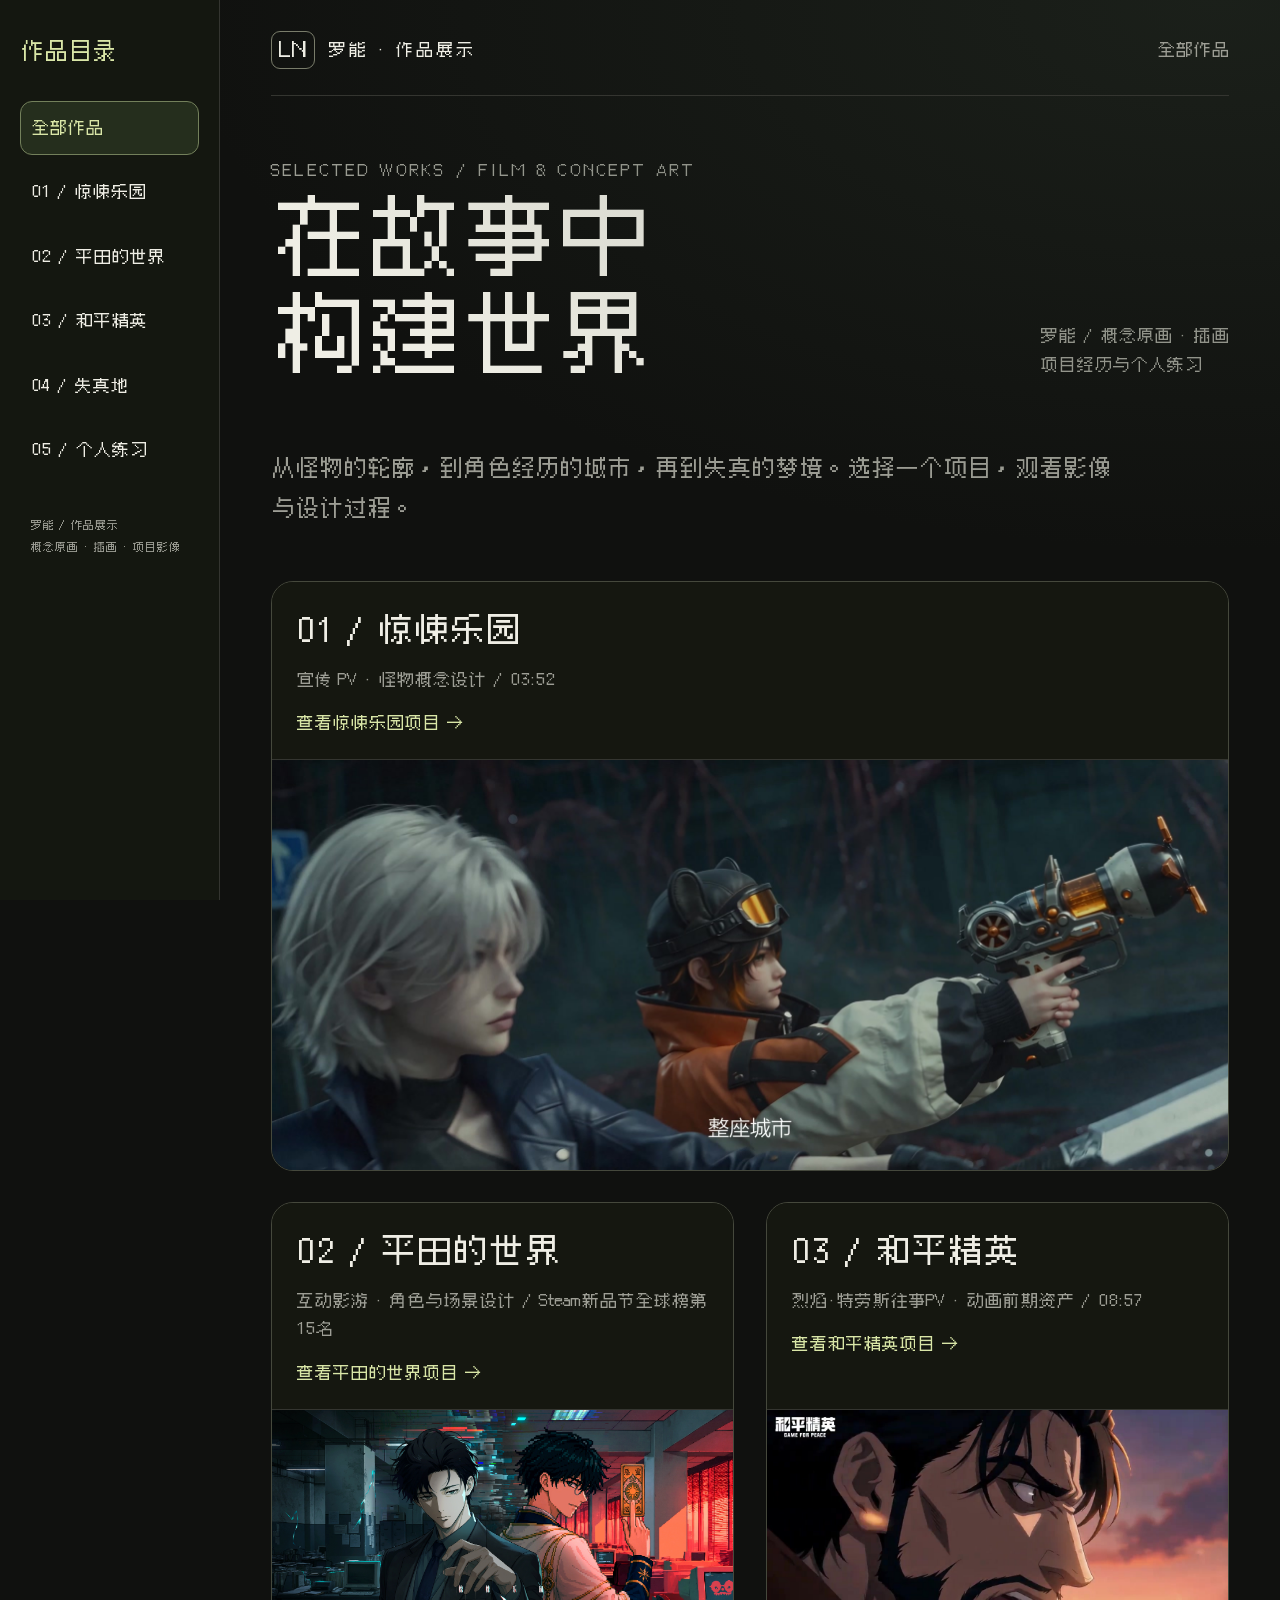
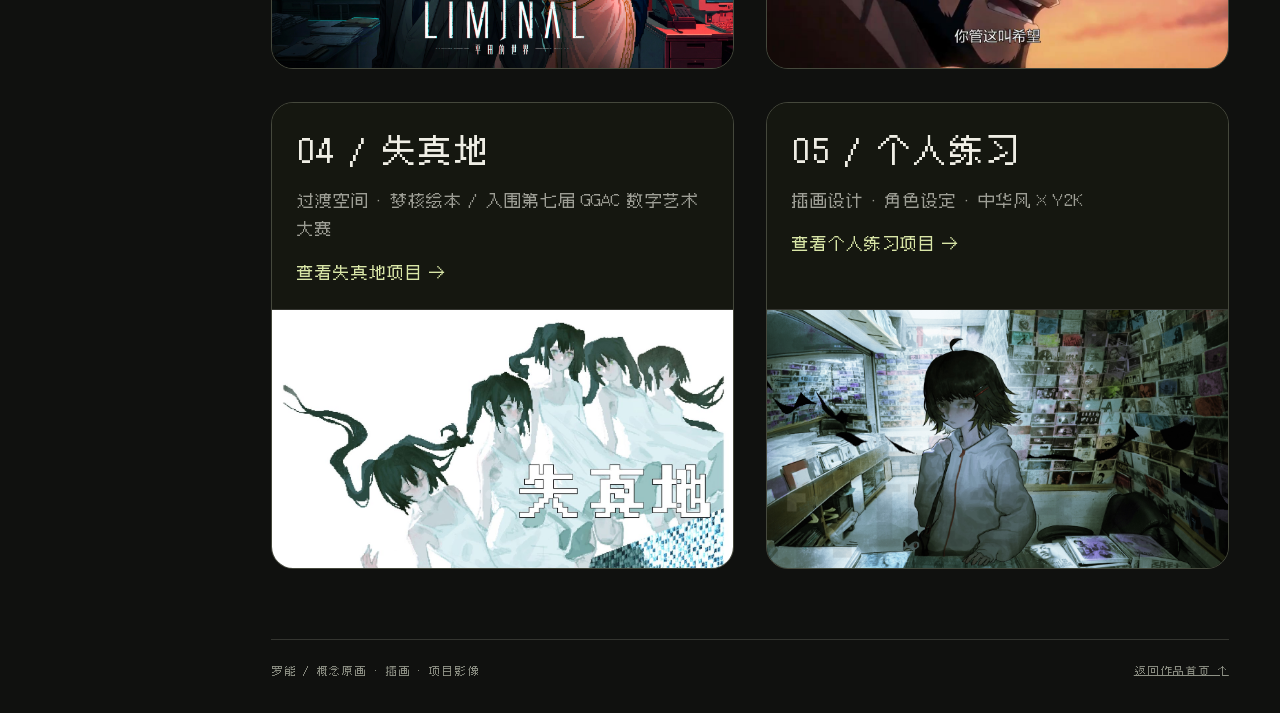
==== docs/index.html @ e5f265d2 "Make opening responsive to slow networks and add rounded floating menu" ====
<!doctype html><html lang="zh-CN"><head><meta charset="utf-8"><meta name="viewport" content="width=device-width,initial-scale=1"><meta name="theme-color" content="#10110f"><title>罗能 · 视频与概念作品集 | 罗能作品展示</title><meta name="description" content="罗能作品集：惊悚乐园宣传PV与分镜、平田的世界、和平精英、失真地及个人插画与角色练习。"><link rel="preload" href="assets/fonts/Cubic11-portfolio.woff2?v=20261022-ggac" as="font" type="font/woff2" crossorigin><link rel="stylesheet" href="assets/site.css?v=20261023-cover-ratio"><link rel="stylesheet" href="assets/motion.css?v=20261023-rounded5"></head><body><button type="button" id="nav-toggle" class="nav-toggle" aria-controls="site-sidebar" aria-expanded="false"><svg viewBox="0 0 20 20" aria-hidden="true"><path d="M3 5h14M3 10h14M3 15h14"/></svg><span>目录</span></button><button type="button" id="nav-scrim" class="nav-scrim" aria-label="关闭作品目录" tabindex="-1"></button><aside id="site-sidebar" class="site-sidebar" aria-label="作品目录"><div class="sidebar-top"><span>作品目录</span><button type="button" id="nav-close" class="nav-close" aria-label="关闭作品目录">关闭 X</button></div><nav aria-label="侧边作品导航"><a href="index.html" aria-current="page">全部作品</a><a href="horror.html">01 / 惊悚乐园</a><a href="hirata.html">02 / 平田的世界</a><a href="peace.html">03 / 和平精英</a><a href="distortion.html">04 / 失真地</a><a href="practice.html">05 / 个人练习</a></nav><p class="sidebar-note">罗能 / 作品展示<br>概念原画 · 插画 · 项目影像</p></aside><div class="wrap"><header><a class="identity" href="index.html" style="text-decoration:none"><span class="monogram" aria-hidden="true">LN</span><span>罗能 · 作品展示</span></a><span class="header-current">全部作品</span></header><main><section class="intro"><div><p class="eyebrow">SELECTED WORKS / FILM & CONCEPT ART</p><h1>在故事中<br>构建世界</h1></div><p>罗能 / 概念原画 · 插画<br>项目经历与个人练习</p></section><div class="index-intro"><p>从怪物的轮廓，到角色经历的城市，再到失真的梦境。选择一个项目，观看影像与设计过程。</p></div><section class="project-grid" aria-label="精选作品"><a class="project-card" href="horror.html" aria-label="查看惊悚乐园项目"><div class="card-copy"><h2>01 / 惊悚乐园</h2><p>宣传 PV · 怪物概念设计 / 03:52</p><span class="card-action">查看惊悚乐园项目 →</span></div><img src="assets/poster.jpg" alt="惊悚乐园宣传PV中的人物与武器镜头"></a><a class="project-card" href="hirata.html" aria-label="查看平田的世界项目"><div class="card-copy"><h2>02 / 平田的世界</h2><p>互动影游 · 角色与场景设计 / Steam新品节全球榜第15名</p><span class="card-action">查看平田的世界项目 →</span></div><img src="assets/hirata-kv/hirata-kv.jpg" alt="平田的世界商店页主视觉：双世界人物与场景" loading="lazy" width="3200" height="1800"></a><a class="project-card" href="peace.html" aria-label="查看和平精英项目"><div class="card-copy"><h2>03 / 和平精英</h2><p>烈焰·特劳斯往事PV · 动画前期资产 / 08:57</p><span class="card-action">查看和平精英项目 →</span></div><img src="assets/peace-poster.jpg" alt="烈焰·特劳斯往事PV画面" loading="lazy"></a><a class="project-card" href="distortion.html" aria-label="查看失真地项目"><div class="card-copy"><h2>04 / 失真地</h2><p>过渡空间 · 梦核绘本 / 入围第七届 GGAC 数字艺术大赛</p><span class="card-action">查看失真地项目 →</span></div><img src="assets/distortion-cover.png" alt="失真地梦核绘本插画" loading="lazy"></a><a class="project-card" href="practice.html" aria-label="查看个人练习项目"><div class="card-copy"><h2>05 / 个人练习</h2><p>插画设计 · 角色设定 · 中华风 × Y2K</p><span class="card-action">查看个人练习项目 →</span></div><img src="assets/practice/record-store.jpg" alt="个人插画练习：唱片店" loading="lazy"></a></section></main><footer><span>罗能 / 概念原画 · 插画 · 项目影像</span><a href="index.html">返回作品首页 ↑</a></footer></div><script src="assets/gallery.js"></script><script src="assets/navigation.js?v=20261023-rounded5"></script><script src="assets/motion.js?v=20261023-rounded5"></script></body></html>
---- docs/assets/site.css ----
@font-face{font-family:PortfolioPixel;src:url("fonts/Cubic11-portfolio.woff2?v=20261022-ggac") format("woff2");font-weight:400;font-style:normal;font-display:swap}
:root{color-scheme:dark;--paper:#efeee5;--muted:#9d9e95;--line:#343530;--acid:#d9e6a7}*{box-sizing:border-box}body{margin:0;background:#10110f;color:var(--paper);font-family:"PortfolioPixel",monospace;font-synthesis:none;-webkit-font-smoothing:antialiased}body:before{content:"";position:absolute;inset:0 0 auto;height:650px;background:radial-gradient(ellipse at 95% 0%,#33403250,transparent 60%);pointer-events:none}a{color:inherit}button{font:inherit;cursor:pointer}button:focus-visible,a:focus-visible{outline:2px solid var(--acid);outline-offset:5px}.wrap{max-width:1440px;margin:auto;padding:0 5.2vw}header{display:flex;justify-content:space-between;align-items:center;padding-top:31px;padding-bottom:26px;border-bottom:1px solid var(--line);font-size:13px;letter-spacing:.12em;position:relative}.identity{display:flex;gap:13px;align-items:center}.monogram{font-size:19px;font-weight:650;letter-spacing:-.1em;border:1px solid #797c6a;padding:7px 8px 6px 5px}.edition{color:var(--muted);font-size:11px;letter-spacing:.15em}.intro{padding-top:61px;padding-bottom:35px;display:flex;justify-content:space-between;gap:25px;align-items:flex-end}.eyebrow{font-size:11px;color:var(--acid);letter-spacing:.19em;margin:0 0 17px}h1{font-size:clamp(42px,6vw,80px);font-weight:500;letter-spacing:.02em;line-height:1.05;margin:0}h1 span{display:inline-block;font-size:clamp(16px,1.7vw,24px);letter-spacing:.1em;color:#a6aa9b;font-weight:400;margin-left:20px}.intro p{margin:0 0 5px;color:var(--muted);font-size:13px;line-height:1.8}.stage{position:relative;background:#030403;border:1px solid #373b31;box-shadow:0 25px 80px #0006;overflow:hidden}video{width:100%;display:block;aspect-ratio:3360/1440;background:#030403;object-fit:contain}.play-cover{position:absolute;inset:0;display:flex;align-items:center;justify-content:center;background:linear-gradient(transparent,#0002);pointer-events:none}.play-cover button{pointer-events:auto;display:flex;align-items:center;gap:16px;border:1px solid #e5edcc77;background:#10140ed9;color:var(--paper);border-radius:0;padding:19px 24px;backdrop-filter:blur(10px);font-size:13px;letter-spacing:.1em}.play-cover svg{width:15px;height:15px;fill:var(--acid)}.play-cover[hidden]{display:none}.under{display:flex;justify-content:space-between;align-items:center;gap:20px;padding:19px 0 24px;border-bottom:1px solid var(--line);font-size:12px;color:var(--muted)}.under strong{font-weight:400;color:var(--paper);margin-right:15px}.fullscreen{background:transparent;border:0;color:var(--paper);padding:7px;font-size:12px;display:flex;align-items:center;gap:8px}.fullscreen svg{width:15px;height:15px;stroke:currentColor;fill:none}.chapters{padding:32px 0 55px;display:grid;grid-template-columns:1fr 3fr;gap:35px}.section-caption{font-size:11px;letter-spacing:.13em;color:var(--muted);padding-top:12px}.jump-list{display:grid;grid-template-columns:repeat(3,1fr);gap:0 25px}.jump{color:var(--paper);border:0;border-bottom:1px solid var(--line);text-align:left;background:none;padding:13px 0;display:flex;gap:13px;align-items:center;font-size:12px}.jump:hover{color:var(--acid)}.jump time{font-size:11px;color:var(--muted);font-variant-numeric:tabular-nums}footer{display:flex;justify-content:space-between;padding:24px 0 32px;border-top:1px solid var(--line);font-size:11px;color:#8f9286;letter-spacing:.08em}.error{margin:14px 0;background:#2a201b;padding:14px 18px;font-size:13px;line-height:1.8}.error[hidden]{display:none}.error button{color:var(--acid);border:1px solid #777;background:transparent;padding:4px 10px;margin-left:12px}@media(max-width:700px){.wrap{padding:0 20px}header{padding-top:22px}.edition{font-size:10px}.intro{padding-top:43px;padding-bottom:25px;display:block}.intro p{margin-top:22px;font-size:12px}h1 span{display:block;margin:15px 0 0;font-size:17px}.play-cover button{padding:13px 19px;font-size:12px}.under{font-size:11px;gap:6px}.under strong{margin-right:5px}.chapters{display:block;padding:25px 0 36px}.section-caption{margin-bottom:10px}.jump-list{grid-template-columns:repeat(2,1fr);gap:0 18px}footer{font-size:10px}.fullscreen span{display:none}}@media(prefers-reduced-motion:no-preference){button{transition:color .18s,border-color .18s}.play-cover button:hover{border-color:var(--acid)}}

/* Same Cubic 11 face as the Illustrator portfolio; regular weight preserves its pixel shapes. */
body{font-size:22px;line-height:1.5;-webkit-font-smoothing:auto;text-rendering:auto}
header{font-size:16.5px}.monogram{font-size:22px;font-weight:400;letter-spacing:0;line-height:1;padding:7px}.edition,.eyebrow{font-size:11px}
h1{font-size:88px;font-weight:400;letter-spacing:0;line-height:1.1}h1 span{font-size:22px;font-weight:400;letter-spacing:0}
.intro p{font-size:16.5px;line-height:1.75}.play-cover button{font-family:PortfolioPixel,monospace;font-size:22px;letter-spacing:0}
.under{font-size:16.5px}.under strong{font-weight:400}.fullscreen{font-size:16.5px}.section-caption{font-size:16.5px;letter-spacing:0}
.jump{font-size:16.5px;line-height:1.5;min-height:52px}.jump time{font-size:11px}footer{font-size:11px}.error{font-size:16.5px}
@media(max-width:1100px){h1{font-size:66px}.chapters{grid-template-columns:1fr 4fr;gap:22px}.jump-list{gap:0 16px}}
@media(max-width:700px){h1{font-size:44px}h1 span{font-size:22px}.identity{gap:9px}header{font-size:16.5px;letter-spacing:0}.edition{font-size:11px;letter-spacing:0}.intro p{font-size:16.5px}.play-cover button{font-size:16.5px}.under{font-size:16.5px}.under>div>span{font-size:11px}.chapters{display:block}.jump-list{gap:0 16px}.jump{font-size:16.5px;gap:9px}.section-caption{font-size:16.5px}.fullscreen{font-size:16.5px}footer{font-size:11px;letter-spacing:0}}
@media(max-width:360px){header .identity>span:last-child{font-size:11px}.jump{font-size:14px}}

header nav{display:flex;gap:24px}header nav a{text-decoration:none;font-size:16.5px;letter-spacing:0}header nav a:hover{color:var(--acid)}
.project-grid{display:grid;grid-template-columns:1fr 1fr;gap:38px;padding:30px 0 70px}.project-card{display:block;text-decoration:none}.project-card:first-child{grid-column:1/-1}.project-card img{width:100%;aspect-ratio:16/9;object-fit:cover;display:block;border:1px solid var(--line)}.project-card:first-child img{aspect-ratio:2.33}.project-card h2{font-size:33px;font-weight:400;margin:20px 0 8px}.project-card p,.prose{color:var(--muted);font-size:22px;line-height:1.8}.project-card p{margin:0}.index-intro{max-width:850px;margin:30px 0 0}.index-intro p{font-size:22px;line-height:1.8;color:var(--muted)}
.content-section{padding:50px 0;border-bottom:1px solid var(--line)}.content-section h2{font-size:33px;font-weight:400;margin:0 0 20px}.content-section h3{font-size:22px;font-weight:400;margin:0 0 10px}.content-section p{font-size:22px;line-height:1.8;color:#b4b7aa;margin:0 0 16px}.facts{display:flex;gap:35px;flex-wrap:wrap;margin-bottom:28px;font-size:16.5px;color:var(--acid)}.story-grid{display:grid;grid-template-columns:repeat(3,1fr);gap:28px}.story-grid p{font-size:16.5px}.gallery{display:grid;grid-template-columns:repeat(2,1fr);gap:30px}.gallery figure{margin:0}.gallery button{width:100%;border:0;background:none;padding:0;text-align:left;display:block}.gallery img{width:100%;height:auto;display:block;border:1px solid var(--line)}.gallery figcaption{font-size:16.5px;color:var(--muted);padding:12px 0 8px}.gallery-note{font-size:16.5px!important}.toc{display:flex;flex-wrap:wrap;gap:10px 24px;padding:22px 0;border-bottom:1px solid var(--line);font-size:16.5px}.toc a{text-decoration:none}.toc a:hover{color:var(--acid)}.lightbox{border:1px solid #737960;padding:20px;background:#11130f;color:var(--paper);max-width:96vw;width:1500px;max-height:95vh}.lightbox::backdrop{background:#000d}.lightbox img{display:block;width:100%;height:auto;max-height:77vh;object-fit:contain}.lightbox-bar{display:flex;justify-content:space-between;align-items:center;gap:16px;font-size:16.5px;margin-bottom:15px}.lightbox button{padding:7px 12px;background:none;color:var(--paper);border:1px solid #737960;font-size:16.5px}.lightbox-controls{display:flex;gap:10px}.preview-strip{display:grid;grid-template-columns:repeat(3,1fr);gap:20px}.preview-strip img{width:100%;height:auto}.next-project{display:block;font-size:22px;text-decoration:none;padding:35px 0}.next-project:hover{color:var(--acid)}
@media(max-width:700px){header{align-items:flex-start;gap:16px}.identity{white-space:nowrap}header nav{gap:12px;flex-wrap:wrap;justify-content:flex-end}header nav a{font-size:11px}.project-grid{display:block;padding:10px 0 35px}.project-card{margin-bottom:36px}.project-card h2,.content-section h2{font-size:27.5px}.project-card p,.index-intro p,.content-section p{font-size:16.5px}.gallery{grid-template-columns:1fr;gap:22px}.story-grid{grid-template-columns:1fr 1fr;gap:22px}.story-grid p{font-size:16.5px}.facts{gap:12px 25px}.content-section{padding:32px 0}.lightbox{padding:12px}.lightbox-bar{font-size:11px}.lightbox button{font-size:11px}.preview-strip{gap:9px}}
@media(max-width:400px){.story-grid{grid-template-columns:1fr}.identity>span:last-child{font-size:11px}}

/* Additional artwork sections, retaining the portfolio pixel face. */
header{gap:24px}header nav{flex-wrap:wrap;justify-content:flex-end;gap:12px 22px}.sequence{margin-top:36px}.sequence h3{color:var(--acid)}.sequence-grid{grid-template-columns:repeat(3,minmax(0,1fr));gap:20px}.sequence-grid figcaption{display:flex;justify-content:space-between;gap:10px;flex-wrap:wrap}.gallery .frame-jump{display:inline-block;width:auto;font-size:11px;color:var(--acid);border-bottom:1px solid #737960;text-align:left}.illustration-grid{grid-template-columns:minmax(0,1.4fr) minmax(0,.6fr);align-items:start}.illustration-grid .portrait-art{grid-column:2;grid-row:1/span 2}.illustration-grid .wide-art{grid-column:1}.single-sheet{grid-template-columns:1fr}.single-sheet figure{max-width:1180px}.project-card img{object-fit:contain;background:#171914}.project-card:first-child img{object-fit:cover}.gallery img{background:#fff}.gallery button:hover img{border-color:#a9b88a}
@media(max-width:800px){header{align-items:flex-start}.identity{white-space:nowrap}header nav{gap:10px 16px}header nav a{font-size:11px}.sequence-grid{grid-template-columns:1fr 1fr}}
@media(max-width:550px){.sequence-grid,.illustration-grid{grid-template-columns:1fr}.illustration-grid .portrait-art,.illustration-grid .wide-art{grid-column:auto;grid-row:auto}.sequence-grid{gap:22px}.lightbox-bar{align-items:flex-start}.lightbox-controls{flex-shrink:0;gap:5px}.lightbox button{padding:7px 9px}}

.kv-showcase{display:grid;grid-template-columns:minmax(0,2.5fr) minmax(260px,1fr);gap:38px;align-items:start}.kv-showcase>div>h3{margin-top:26px}.achievement-panel{padding:25px;border:1px solid var(--line);background:#171b13}.achievement-panel .achievement-kicker{color:var(--acid);font-size:16.5px}.achievement-panel h3{font-size:22px;line-height:1.25}.achievement-panel h3 span{display:block;font-size:55px;color:var(--acid);margin:12px 0 20px}.achievement-panel .gallery{margin-top:24px}.achievement-panel figcaption{font-size:11px}.kv-showcase .gallery{gap:0}@media(max-width:800px){.kv-showcase{grid-template-columns:1fr;gap:25px}.achievement-panel{padding:22px}.achievement-panel .gallery{max-width:440px}.achievement-panel h3 span{font-size:44px}}

/* Project titles lead their own bounded cards. A persistent sidebar keeps the current project clear. */
.project-grid{gap:32px}.project-card{display:flex;flex-direction:column;border:1px solid #45483c;background:#151710;overflow:hidden}.project-card .card-copy{padding:24px 24px 21px}.project-card h2{margin:0 0 10px}.project-card p{font-size:16.5px;line-height:1.75}.project-card .card-action{display:inline-block;margin-top:17px;color:var(--acid);font-size:16.5px}.project-card img{height:auto;margin-top:auto;border:0;border-top:1px solid var(--line);object-fit:cover}.project-card:hover{border-color:var(--acid)}body{padding-left:220px}.wrap{padding-left:4vw;padding-right:4vw}.site-sidebar{position:fixed;left:0;top:0;bottom:0;width:220px;padding:35px 20px;background:#141710;border-right:1px solid var(--line);z-index:1010;overflow-y:auto}.sidebar-top{display:flex;align-items:center;justify-content:space-between;color:var(--acid);font-size:22px;margin-bottom:33px}.site-sidebar nav{display:flex;flex-direction:column;gap:10px}.site-sidebar nav a{display:block;text-decoration:none;padding:13px 10px;border:1px solid transparent;font-size:16.5px;line-height:1.6}.site-sidebar nav a:hover{border-color:#626c50}.site-sidebar nav a[aria-current=page]{color:var(--acid);border-color:#73805b;background:#252e1d}.sidebar-note{color:var(--muted);font-size:11px;line-height:2;margin:38px 10px 0}.header-current{color:var(--muted);font-size:16.5px;letter-spacing:0}.nav-toggle,.nav-close,.nav-scrim{display:none}.intro>div{min-width:0}.intro h1 span{max-width:100%}
@media(max-width:1100px) and (min-width:901px){body{padding-left:196px}.site-sidebar{width:196px;padding:30px 14px}.site-sidebar nav a{font-size:14px}.wrap{padding-left:3vw;padding-right:3vw}.intro{display:block}.intro>p{margin-top:22px}}
@media(max-width:900px){body{padding-left:0}.wrap{padding-left:20px;padding-right:20px}.site-sidebar{width:min(300px,84vw);transform:translateX(-101%);visibility:hidden;padding:25px 20px}.nav-open .site-sidebar{transform:translateX(0);visibility:visible}.nav-toggle{display:flex;align-items:center;gap:7px;position:fixed;left:12px;bottom:max(20px,env(safe-area-inset-bottom));z-index:990;min-height:48px;padding:11px 14px;background:#202719;color:var(--paper);border:1px solid #899573;box-shadow:0 3px 18px #0007;font-size:16.5px}.nav-toggle svg{width:18px;height:18px;stroke:currentColor;fill:none;stroke-width:1.5}.nav-close{display:block;color:var(--paper);font-size:14px;min-height:44px;background:transparent;border:1px solid var(--line);padding:8px 10px}.nav-open .nav-scrim{display:block;position:fixed;inset:0;width:100%;height:100%;border:0;background:#000a;z-index:1000}.nav-open{overflow:hidden}.sidebar-top{margin-bottom:25px}.site-sidebar nav a{min-height:48px}.header-current{font-size:11px}.project-card{margin-bottom:26px}.project-card .card-copy{padding:20px}.project-card h2{font-size:27.5px}.project-card .card-action{font-size:14px}.project-grid{padding-top:10px}.wrap>footer{padding-bottom:94px}.intro{padding-top:38px}}
@media(prefers-reduced-motion:no-preference){.site-sidebar{transition:transform .18s ease,visibility .18s}}

.content-section .project-honor{color:var(--acid);border-left:3px solid #849563;padding:12px 20px;margin:0 0 35px;background:#1a2015;font-size:22px;line-height:1.7}.project-honor span{display:block;font-size:11px;color:var(--muted);margin-bottom:5px}@media(max-width:700px){.content-section .project-honor{font-size:16.5px;padding:12px 16px;margin-bottom:26px}}
---- docs/assets/motion.css ----
/* Local interaction prototype only. */
.project-card{position:relative;border-radius:18px;isolation:isolate;transform:translateZ(0);transition:transform .42s cubic-bezier(.2,.75,.2,1),box-shadow .42s,border-color .35s;will-change:transform}
.project-card img{transition:transform .7s cubic-bezier(.2,.75,.2,1),filter .5s;transform-origin:center}
.project-card .card-copy{position:relative;z-index:1;background:#151710;transition:background .4s}
.project-card .card-action{transition:transform .35s,color .35s}
@media(hover:hover) and (pointer:fine){.project-card:hover{transform:translateY(-7px) scale(1.012);box-shadow:0 24px 65px #0008;border-color:#a7b97c}.project-card:hover img{transform:scale(1.035);filter:brightness(1.06)}.project-card:hover .card-action{transform:translateX(7px)}.project-card:hover .card-copy{background:#1c2015}}
.project-card:active{transform:scale(.985);transition-duration:.12s}
.launch-shell{position:fixed;z-index:5000;overflow:hidden;background:#151710;box-shadow:0 20px 90px #0009;pointer-events:none;color:#efeee5;border:1px solid #45483c;transform-origin:top left}
.launch-shell .launch-image{position:absolute;inset:0;width:100%;height:100%;object-fit:cover;opacity:.8}
.launch-shell:after{content:"";position:absolute;inset:0;background:linear-gradient(#10110f11 25%,#10110fdd)}
.launch-caption{position:absolute;left:clamp(24px,6vw,90px);bottom:12vh;z-index:2;max-width:85%;font-size:clamp(30px,5vw,70px);line-height:1.3;opacity:0;transform:translateY(20px)}
.launch-caption small{display:block;color:#d9e6a7;font-size:14px;letter-spacing:.15em;margin-bottom:20px}
.launch-backdrop{position:fixed;inset:0;background:#070906;z-index:4999;pointer-events:none}
.arrival-veil{position:fixed;inset:0;background:#10110f;z-index:6000;pointer-events:none}
@media(prefers-reduced-motion:reduce){.project-card,.project-card img,.project-card .card-action{transition:none!important}.project-card:hover,.project-card:hover img{transform:none}}
/* Revised opening: fixed cover, expanding reveal window, live destination. */
.project-card img{transition:filter .5s;transform:none!important}
@media(hover:hover) and (pointer:fine){.project-card:hover{transform:translateY(-4px);box-shadow:0 16px 45px #0006}.project-card:hover img{transform:none;filter:brightness(1.03)}}
.project-card:active{transform:none}
.project-portal{position:fixed;inset:0;z-index:5000;background:#10110f;overflow:hidden;will-change:clip-path;isolation:isolate}
.project-portal-frame{position:absolute;inset:0;width:100%;height:100%;border:0;background:#10110f}
.project-portal-shade{position:fixed;inset:0;background:#10110f;z-index:4999;pointer-events:none}
.portal-original{position:fixed!important;z-index:2;box-sizing:border-box;margin:0!important;transform:none!important;transition:none!important;pointer-events:none;box-shadow:none!important}
.portal-original img{transform:none!important;filter:none!important}
/* Immediate opening, network feedback, and continuous content reveal. */
.project-portal{contain:layout paint;transform:translateZ(0)}
.project-portal-frame{z-index:3;opacity:1!important;backface-visibility:hidden}
.portal-original{z-index:2;opacity:1!important}
.portal-loading{position:absolute;z-index:4;bottom:max(28px,env(safe-area-inset-bottom));left:50%;transform:translateX(-50%);display:flex;align-items:center;justify-content:center;gap:16px;padding:14px 20px;background:#202719;border:1px solid #899573;color:#efeee5;font-size:14px;line-height:1.6;white-space:nowrap;box-shadow:0 5px 24px #0006}
.portal-loading:before{content:"";width:10px;height:10px;flex:none;background:#d9e6a7;animation:portal-wait 1s steps(2,end) infinite}
.portal-loading a{color:#d9e6a7;min-height:32px;display:inline-flex;align-items:center}.portal-loading a[hidden]{display:none}
@keyframes portal-wait{to{transform:rotate(90deg)}}
@media(max-width:600px){.portal-loading{font-size:12px;padding:12px;gap:10px;max-width:calc(100vw - 24px);white-space:normal;width:max-content}}
@media(prefers-reduced-motion:reduce){.portal-loading:before{animation:none}}
/* Rounded UI, anchored menu window, and tactile controls. */
.stage{border-radius:22px}.gallery img,.preview-strip img{border-radius:14px}.gallery button{border-radius:14px;overflow:hidden}.play-cover button,.fullscreen,.error,.error button,.lightbox,.lightbox button,.jump,.toc a,.next-project{border-radius:12px}.achievement-panel{border-radius:20px}.monogram{border-radius:9px}.project-card{border-radius:22px}.site-sidebar nav a{border-radius:12px}.nav-toggle{border-radius:18px;transition:transform .22s cubic-bezier(.2,.8,.2,1),background .2s}.nav-toggle:active{transform:scale(.94)}button:active{filter:brightness(.92)}.nav-close{border-radius:11px}.portal-loading{border-radius:16px}
@media(max-width:900px){
 .site-sidebar{top:auto;left:12px;bottom:calc(max(20px,env(safe-area-inset-bottom)) + 60px);width:min(340px,calc(100vw - 24px));max-height:calc(100dvh - 110px);padding:22px 18px;border:1px solid #73805b;border-radius:24px;background:#1b2018f5;backdrop-filter:blur(24px);-webkit-backdrop-filter:blur(24px);box-shadow:0 24px 80px #0009;transform:translateY(16px) scale(.92);transform-origin:24px bottom;transition:transform .38s cubic-bezier(.22,.8,.18,1),visibility .38s;}
 .nav-open .site-sidebar{transform:translateY(0) scale(1);visibility:visible}
 .nav-open .nav-scrim{background:#0005;backdrop-filter:blur(3px);-webkit-backdrop-filter:blur(3px)}
 .sidebar-top{margin-bottom:14px;font-size:20px}.sidebar-note{margin:18px 10px 0}.site-sidebar nav{gap:5px}.site-sidebar nav a{padding:10px;min-height:44px}
 .nav-open .nav-toggle{z-index:1011;background:#354128;border-color:#d9e6a7}
}
@media(prefers-reduced-motion:reduce){.site-sidebar,.nav-toggle{transition:none!important}}
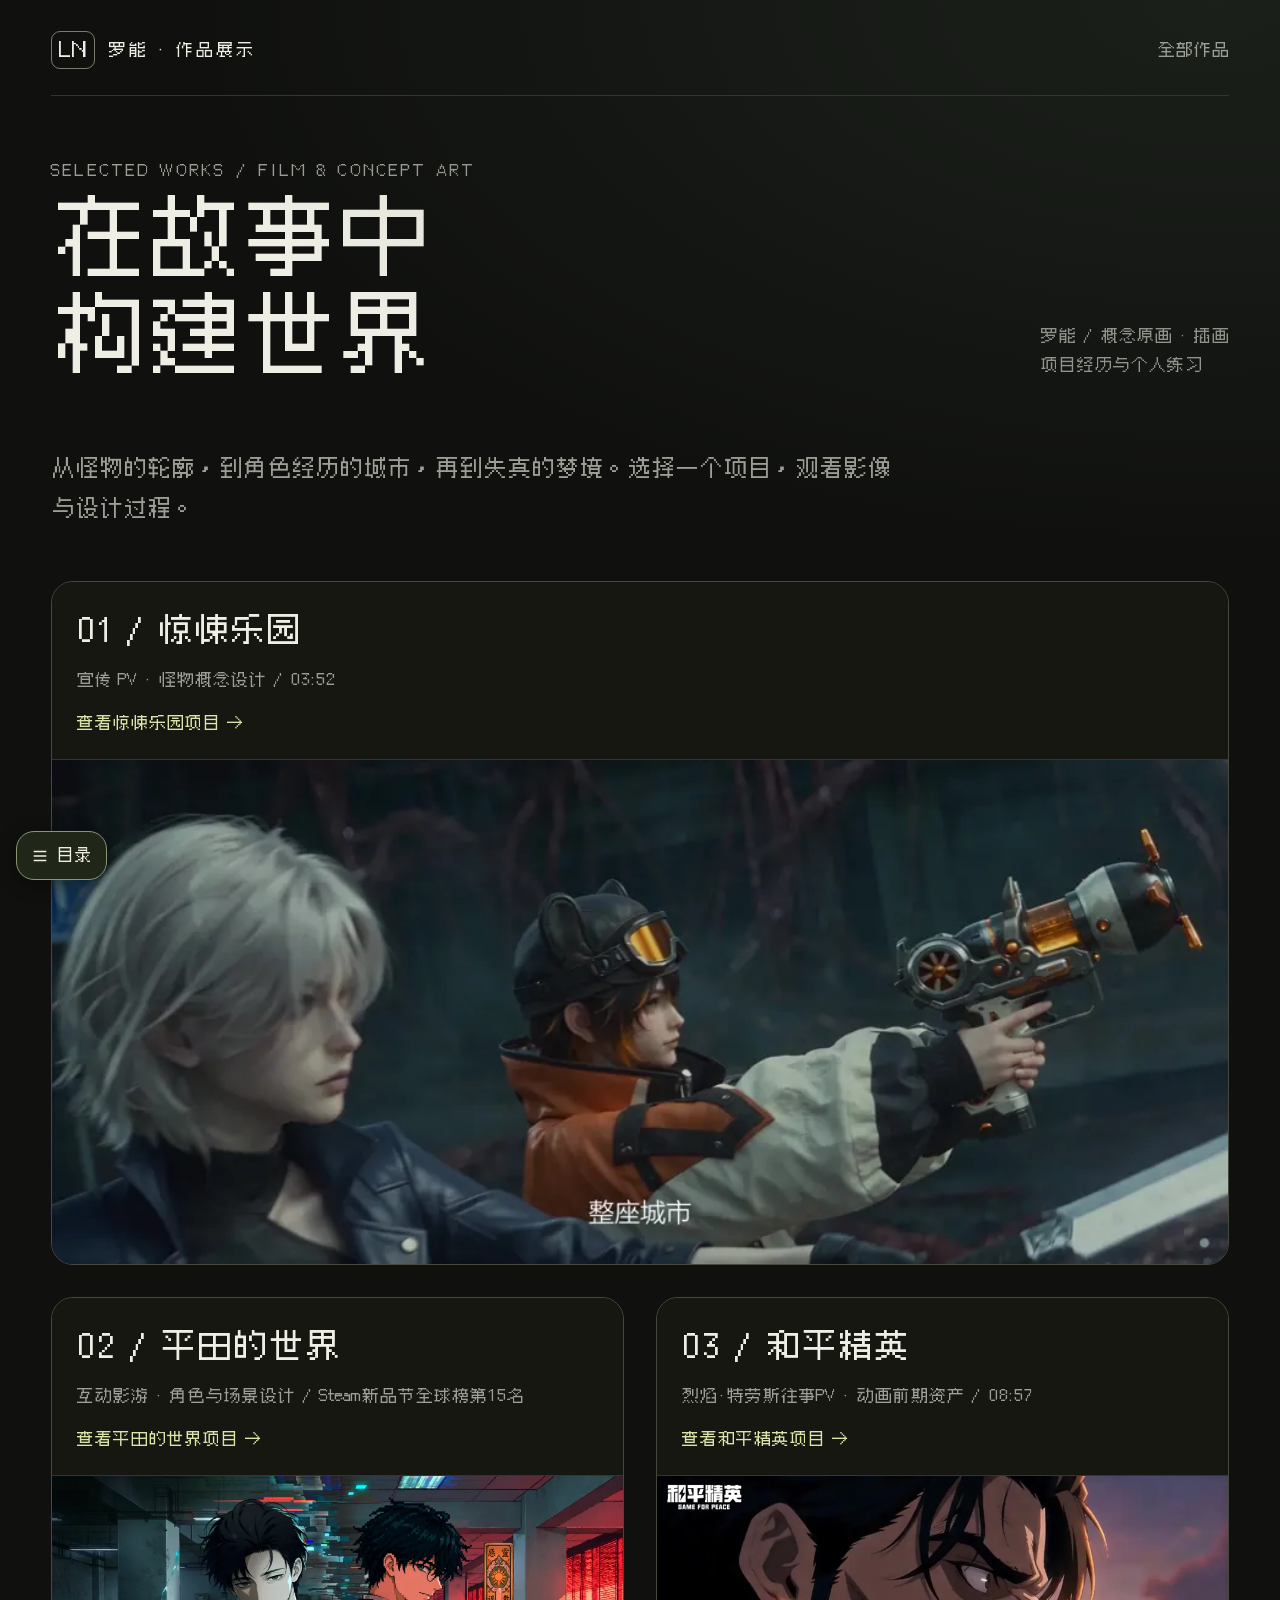
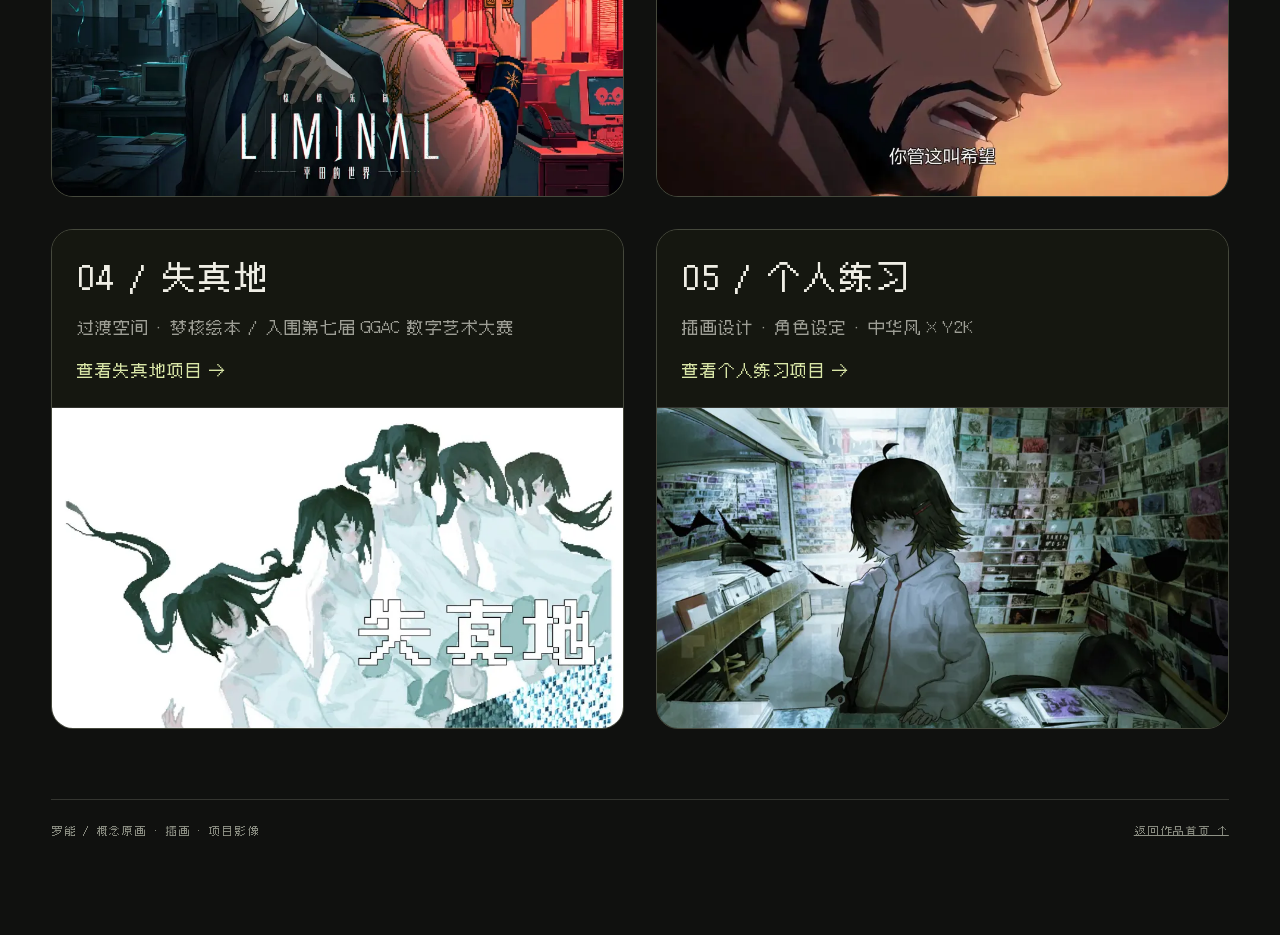
==== commit 03479529: "Unify floating navigation and optimize gallery image delivery" ====
--- a/docs/index.html
+++ b/docs/index.html
@@ -1 +1 @@
-<!doctype html><html lang="zh-CN"><head><meta charset="utf-8"><meta name="viewport" content="width=device-width,initial-scale=1"><meta name="theme-color" content="#10110f"><title>罗能 · 视频与概念作品集 | 罗能作品展示</title><meta name="description" content="罗能作品集：惊悚乐园宣传PV与分镜、平田的世界、和平精英、失真地及个人插画与角色练习。"><link rel="preload" href="assets/fonts/Cubic11-portfolio.woff2?v=20261022-ggac" as="font" type="font/woff2" crossorigin><link rel="stylesheet" href="assets/site.css?v=20261023-cover-ratio"><link rel="stylesheet" href="assets/motion.css?v=20261023-rounded5"></head><body><button type="button" id="nav-toggle" class="nav-toggle" aria-controls="site-sidebar" aria-expanded="false"><svg viewBox="0 0 20 20" aria-hidden="true"><path d="M3 5h14M3 10h14M3 15h14"/></svg><span>目录</span></button><button type="button" id="nav-scrim" class="nav-scrim" aria-label="关闭作品目录" tabindex="-1"></button><aside id="site-sidebar" class="site-sidebar" aria-label="作品目录"><div class="sidebar-top"><span>作品目录</span><button type="button" id="nav-close" class="nav-close" aria-label="关闭作品目录">关闭 X</button></div><nav aria-label="侧边作品导航"><a href="index.html" aria-current="page">全部作品</a><a href="horror.html">01 / 惊悚乐园</a><a href="hirata.html">02 / 平田的世界</a><a href="peace.html">03 / 和平精英</a><a href="distortion.html">04 / 失真地</a><a href="practice.html">05 / 个人练习</a></nav><p class="sidebar-note">罗能 / 作品展示<br>概念原画 · 插画 · 项目影像</p></aside><div class="wrap"><header><a class="identity" href="index.html" style="text-decoration:none"><span class="monogram" aria-hidden="true">LN</span><span>罗能 · 作品展示</span></a><span class="header-current">全部作品</span></header><main><section class="intro"><div><p class="eyebrow">SELECTED WORKS / FILM & CONCEPT ART</p><h1>在故事中<br>构建世界</h1></div><p>罗能 / 概念原画 · 插画<br>项目经历与个人练习</p></section><div class="index-intro"><p>从怪物的轮廓，到角色经历的城市，再到失真的梦境。选择一个项目，观看影像与设计过程。</p></div><section class="project-grid" aria-label="精选作品"><a class="project-card" href="horror.html" aria-label="查看惊悚乐园项目"><div class="card-copy"><h2>01 / 惊悚乐园</h2><p>宣传 PV · 怪物概念设计 / 03:52</p><span class="card-action">查看惊悚乐园项目 →</span></div><img src="assets/poster.jpg" alt="惊悚乐园宣传PV中的人物与武器镜头"></a><a class="project-card" href="hirata.html" aria-label="查看平田的世界项目"><div class="card-copy"><h2>02 / 平田的世界</h2><p>互动影游 · 角色与场景设计 / Steam新品节全球榜第15名</p><span class="card-action">查看平田的世界项目 →</span></div><img src="assets/hirata-kv/hirata-kv.jpg" alt="平田的世界商店页主视觉：双世界人物与场景" loading="lazy" width="3200" height="1800"></a><a class="project-card" href="peace.html" aria-label="查看和平精英项目"><div class="card-copy"><h2>03 / 和平精英</h2><p>烈焰·特劳斯往事PV · 动画前期资产 / 08:57</p><span class="card-action">查看和平精英项目 →</span></div><img src="assets/peace-poster.jpg" alt="烈焰·特劳斯往事PV画面" loading="lazy"></a><a class="project-card" href="distortion.html" aria-label="查看失真地项目"><div class="card-copy"><h2>04 / 失真地</h2><p>过渡空间 · 梦核绘本 / 入围第七届 GGAC 数字艺术大赛</p><span class="card-action">查看失真地项目 →</span></div><img src="assets/distortion-cover.png" alt="失真地梦核绘本插画" loading="lazy"></a><a class="project-card" href="practice.html" aria-label="查看个人练习项目"><div class="card-copy"><h2>05 / 个人练习</h2><p>插画设计 · 角色设定 · 中华风 × Y2K</p><span class="card-action">查看个人练习项目 →</span></div><img src="assets/practice/record-store.jpg" alt="个人插画练习：唱片店" loading="lazy"></a></section></main><footer><span>罗能 / 概念原画 · 插画 · 项目影像</span><a href="index.html">返回作品首页 ↑</a></footer></div><script src="assets/gallery.js"></script><script src="assets/navigation.js?v=20261023-rounded5"></script><script src="assets/motion.js?v=20261023-rounded5"></script></body></html>+<!doctype html><html lang="zh-CN"><head><meta charset="utf-8"><meta name="viewport" content="width=device-width,initial-scale=1"><meta name="theme-color" content="#10110f"><title>罗能 · 视频与概念作品集 | 罗能作品展示</title><meta name="description" content="罗能作品集：惊悚乐园宣传PV与分镜、平田的世界、和平精英、失真地及个人插画与角色练习。"><link rel="preload" href="assets/fonts/Cubic11-portfolio.woff2?v=20261022-ggac" as="font" type="font/woff2" crossorigin><link rel="stylesheet" href="assets/site.css?v=20261023-fast11"><link rel="stylesheet" href="assets/motion.css?v=20261023-fast11"></head><body><button type="button" id="nav-toggle" class="nav-toggle" aria-controls="site-sidebar" aria-expanded="false"><svg viewBox="0 0 20 20" aria-hidden="true"><path d="M3 5h14M3 10h14M3 15h14"/></svg><span>目录</span></button><button type="button" id="nav-scrim" class="nav-scrim" aria-label="关闭作品目录" tabindex="-1"></button><aside id="site-sidebar" class="site-sidebar" aria-label="作品目录"><div class="sidebar-top"><span>作品目录</span><button type="button" id="nav-close" class="nav-close" aria-label="关闭作品目录">关闭 X</button></div><nav aria-label="侧边作品导航"><a href="index.html" aria-current="page">全部作品</a><a href="horror.html">01 / 惊悚乐园</a><a href="hirata.html">02 / 平田的世界</a><a href="peace.html">03 / 和平精英</a><a href="distortion.html">04 / 失真地</a><a href="practice.html">05 / 个人练习</a></nav><p class="sidebar-note">罗能 / 作品展示<br>概念原画 · 插画 · 项目影像</p></aside><div class="wrap"><header><a class="identity" href="index.html" style="text-decoration:none"><span class="monogram" aria-hidden="true">LN</span><span>罗能 · 作品展示</span></a><span class="header-current">全部作品</span></header><main><section class="intro"><div><p class="eyebrow">SELECTED WORKS / FILM & CONCEPT ART</p><h1>在故事中<br>构建世界</h1></div><p>罗能 / 概念原画 · 插画<br>项目经历与个人练习</p></section><div class="index-intro"><p>从怪物的轮廓，到角色经历的城市，再到失真的梦境。选择一个项目，观看影像与设计过程。</p></div><section class="project-grid" aria-label="精选作品"><a class="project-card" href="horror.html" aria-label="查看惊悚乐园项目"><div class="card-copy"><h2>01 / 惊悚乐园</h2><p>宣传 PV · 怪物概念设计 / 03:52</p><span class="card-action">查看惊悚乐园项目 →</span></div><img decoding="async" src="assets/poster-thumb.webp" alt="惊悚乐园宣传PV中的人物与武器镜头"></a><a class="project-card" href="hirata.html" aria-label="查看平田的世界项目"><div class="card-copy"><h2>02 / 平田的世界</h2><p>互动影游 · 角色与场景设计 / Steam新品节全球榜第15名</p><span class="card-action">查看平田的世界项目 →</span></div><img decoding="async" src="assets/hirata-kv/hirata-kv-thumb.webp" alt="平田的世界商店页主视觉：双世界人物与场景" loading="lazy" width="3200" height="1800"></a><a class="project-card" href="peace.html" aria-label="查看和平精英项目"><div class="card-copy"><h2>03 / 和平精英</h2><p>烈焰·特劳斯往事PV · 动画前期资产 / 08:57</p><span class="card-action">查看和平精英项目 →</span></div><img decoding="async" src="assets/peace-poster-thumb.webp" alt="烈焰·特劳斯往事PV画面" loading="lazy"></a><a class="project-card" href="distortion.html" aria-label="查看失真地项目"><div class="card-copy"><h2>04 / 失真地</h2><p>过渡空间 · 梦核绘本 / 入围第七届 GGAC 数字艺术大赛</p><span class="card-action">查看失真地项目 →</span></div><img decoding="async" src="assets/distortion-cover-thumb.webp" alt="失真地梦核绘本插画" loading="lazy"></a><a class="project-card" href="practice.html" aria-label="查看个人练习项目"><div class="card-copy"><h2>05 / 个人练习</h2><p>插画设计 · 角色设定 · 中华风 × Y2K</p><span class="card-action">查看个人练习项目 →</span></div><img decoding="async" src="assets/practice/record-store-thumb.webp" alt="个人插画练习：唱片店" loading="lazy"></a></section></main><footer><span>罗能 / 概念原画 · 插画 · 项目影像</span><a href="index.html">返回作品首页 ↑</a></footer></div><script src="assets/gallery.js"></script><script src="assets/navigation.js?v=20261023-fast11"></script><script src="assets/motion.js?v=20261023-fast11"></script><script src="assets/switcher.js?v=20261023-fast11"></script></body></html>
--- a/docs/assets/motion.css
+++ b/docs/assets/motion.css
@@ -42,3 +42,35 @@
  .nav-open .nav-toggle{z-index:1011;background:#354128;border-color:#d9e6a7}
 }
 @media(prefers-reduced-motion:reduce){.site-sidebar,.nav-toggle{transition:none!important}}
+/* The selected card itself opens; keep its artwork at its original dimensions. */
+.project-portal.card-window{inset:auto;contain:layout paint;will-change:width,height,left,top;border:1px solid #45483c;background:#151710;box-shadow:0 24px 90px #0008;transform:none}
+.window-original{position:absolute!important;left:0;top:0;margin:0!important;flex:none;transform:none!important;transition:none!important;pointer-events:none;border:0!important;border-radius:0!important;box-shadow:none!important;overflow:hidden}
+.window-original img{transform:none!important;transition:none!important;filter:none!important}
+.prepared-preview{position:fixed;left:-20000px;top:0;border:0;pointer-events:none;visibility:hidden}
+.project-preview-live{position:absolute;border:0;pointer-events:none;z-index:1;max-width:none;visibility:visible;background:#10110f}
+.card-window .window-original{z-index:2}
+.switch-preload{position:fixed;left:-30000px;top:0;border:0;visibility:hidden;pointer-events:none}
+.project-switcher{position:fixed;inset:0;z-index:7000;background:#11170feF;backdrop-filter:blur(20px);-webkit-backdrop-filter:blur(20px);overflow:hidden}
+.switch-heading{position:absolute;left:0;right:0;top:max(20px,env(safe-area-inset-top));text-align:center;color:#d9e6a7;font-size:15px;letter-spacing:.15em}
+.switch-stack{position:absolute;top:70px;bottom:max(22px,env(safe-area-inset-bottom));left:50%;transform:translateX(-50%);width:min(460px,78vw);display:flex;flex-direction:column;gap:12px}
+.switch-tile{position:relative;flex:1;min-height:0;border:1px solid #62724e;border-radius:20px;background:#151710;overflow:hidden;box-shadow:0 8px 24px #0005}
+.switch-tile iframe{position:absolute;inset:0;border:0;transform-origin:top left;pointer-events:none}
+.switch-tile span{position:absolute;inset:auto 0 0;background:#141a10ee;color:#efeee5;padding:9px 14px;font-size:14px}
+.switch-page-preview{position:absolute;left:0;top:0;border:0;max-width:none;pointer-events:none;background:#10110f;transform-origin:top left}
+.switch-window{position:fixed;inset:auto;z-index:3;background:#10110f;overflow:hidden;contain:layout paint;box-shadow:0 20px 80px #0008}
+.switch-selection{position:fixed;z-index:2;pointer-events:none;box-sizing:border-box;border:2px solid #d9e6a7;box-shadow:0 0 24px #d9e6a733;border-radius:20px}
+.switch-live{position:fixed;inset:0;width:100%;height:100%;border:0;z-index:7001;background:#10110f}
+@media(max-height:550px){.switch-heading{top:12px}.switch-stack{top:44px;bottom:12px;gap:6px}.switch-tile span{font-size:11px;padding:4px 12px}}
+.menu-expand-window{z-index:8000;border:1px solid #73805b;background:#10110f;box-shadow:0 20px 70px #0008;will-change:left,top,width,height}
+.switch-live{z-index:8001}
+/* One compact floating directory at every screen size. */
+body{padding-left:0}
+.site-sidebar{top:auto;left:16px;bottom:calc(max(20px,env(safe-area-inset-bottom)) + 60px);width:min(340px,calc(100vw - 32px));max-height:calc(100dvh - 110px);padding:22px 18px;border:1px solid #73805b;border-radius:24px;background:#1b2018f5;backdrop-filter:blur(24px);-webkit-backdrop-filter:blur(24px);box-shadow:0 24px 80px #0009;transform:translateY(16px) scale(.92);transform-origin:24px bottom;transition:transform .38s cubic-bezier(.22,.8,.18,1),visibility .38s;visibility:hidden;overflow-y:auto}
+.nav-open .site-sidebar{transform:translateY(0) scale(1);visibility:visible}
+.nav-toggle{display:flex;align-items:center;gap:7px;position:fixed;left:16px;bottom:max(20px,env(safe-area-inset-bottom));z-index:990;min-height:48px;padding:11px 14px;background:#202719;color:var(--paper);border:1px solid #899573;box-shadow:0 3px 18px #0007;font-size:16.5px}
+.nav-toggle svg{width:18px;height:18px;stroke:currentColor;fill:none;stroke-width:1.5}
+.nav-close{display:block;color:var(--paper);font-size:14px;min-height:44px;background:transparent;border:1px solid var(--line);padding:8px 10px}
+.nav-open .nav-scrim{display:block;position:fixed;inset:0;width:100%;height:100%;border:0;background:#0005;z-index:1000;backdrop-filter:blur(3px);-webkit-backdrop-filter:blur(3px)}
+.nav-open{overflow:hidden}.nav-open .nav-toggle{z-index:1011;background:#354128;border-color:#d9e6a7}
+.sidebar-top{margin-bottom:14px;font-size:20px}.sidebar-note{margin:18px 10px 0}.site-sidebar nav{gap:5px}.site-sidebar nav a{padding:10px;min-height:44px}.wrap>footer{padding-bottom:94px}
+@media(prefers-reduced-motion:reduce){.site-sidebar,.nav-toggle{transition:none!important}}
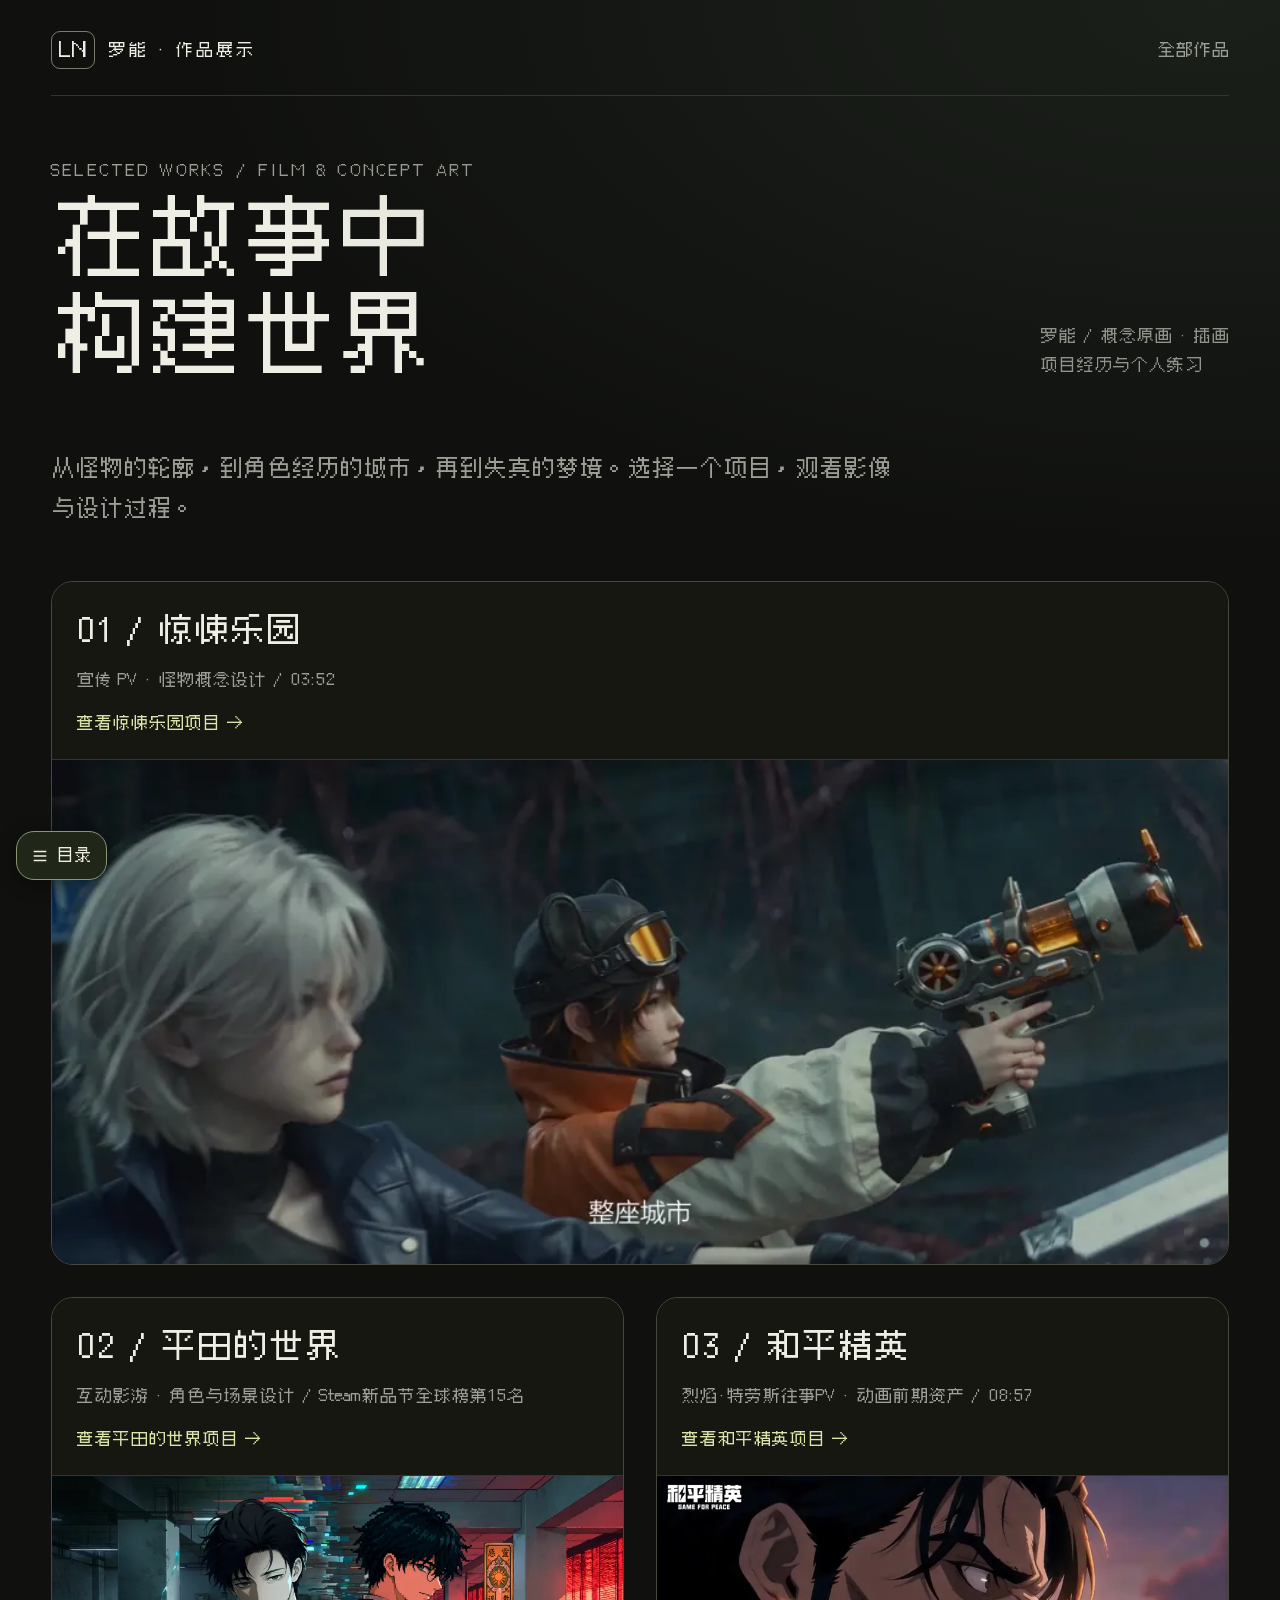
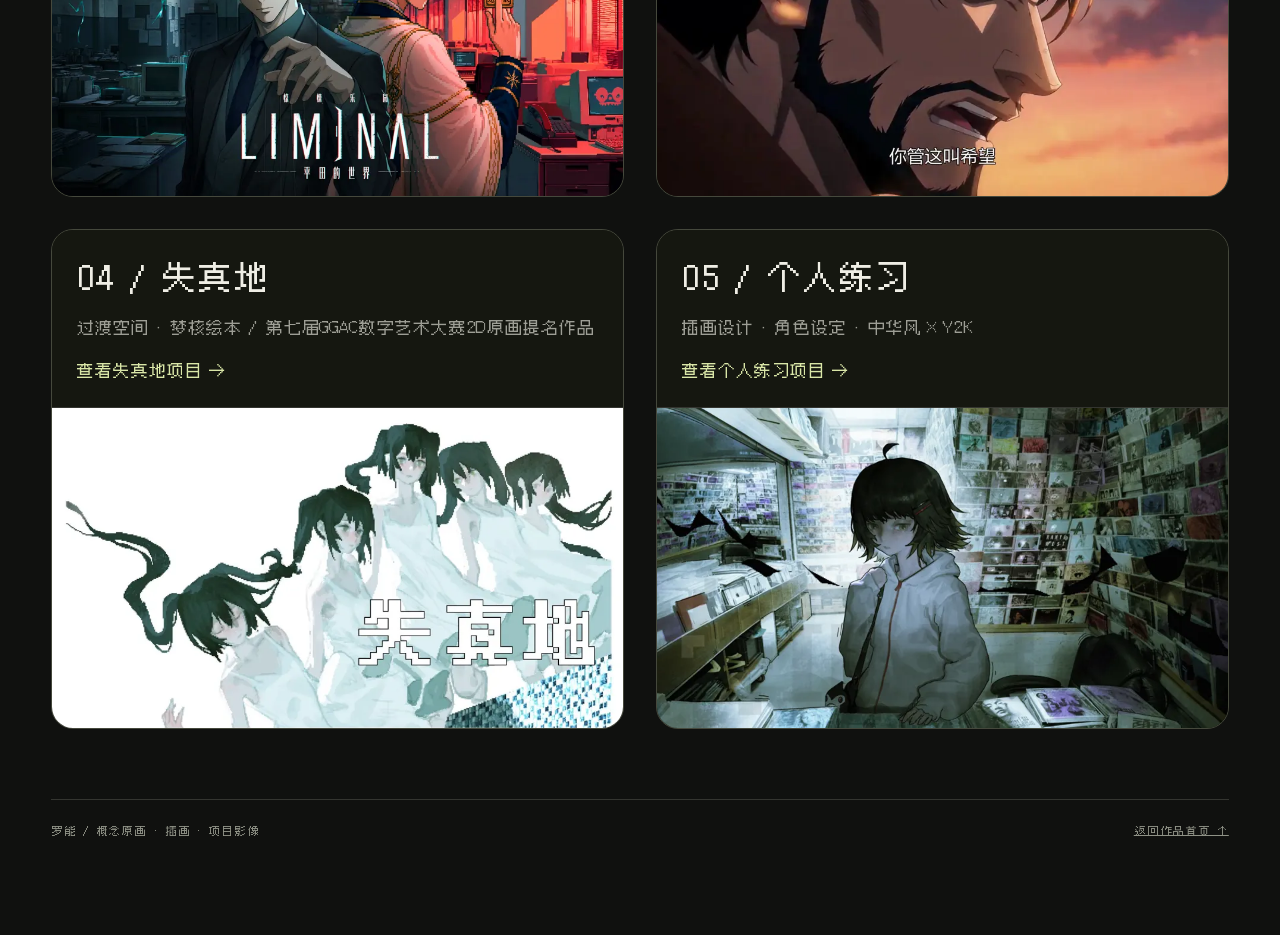
==== commit 977cb071: "Update Distortion honor to 7th GGAC 2D concept art nomination" ====
--- a/docs/index.html
+++ b/docs/index.html
@@ -1 +1 @@
-<!doctype html><html lang="zh-CN"><head><meta charset="utf-8"><meta name="viewport" content="width=device-width,initial-scale=1"><meta name="theme-color" content="#10110f"><title>罗能 · 视频与概念作品集 | 罗能作品展示</title><meta name="description" content="罗能作品集：惊悚乐园宣传PV与分镜、平田的世界、和平精英、失真地及个人插画与角色练习。"><link rel="preload" href="assets/fonts/Cubic11-portfolio.woff2?v=20261022-ggac" as="font" type="font/woff2" crossorigin><link rel="stylesheet" href="assets/site.css?v=20261023-fast11"><link rel="stylesheet" href="assets/motion.css?v=20261023-fast11"></head><body><button type="button" id="nav-toggle" class="nav-toggle" aria-controls="site-sidebar" aria-expanded="false"><svg viewBox="0 0 20 20" aria-hidden="true"><path d="M3 5h14M3 10h14M3 15h14"/></svg><span>目录</span></button><button type="button" id="nav-scrim" class="nav-scrim" aria-label="关闭作品目录" tabindex="-1"></button><aside id="site-sidebar" class="site-sidebar" aria-label="作品目录"><div class="sidebar-top"><span>作品目录</span><button type="button" id="nav-close" class="nav-close" aria-label="关闭作品目录">关闭 X</button></div><nav aria-label="侧边作品导航"><a href="index.html" aria-current="page">全部作品</a><a href="horror.html">01 / 惊悚乐园</a><a href="hirata.html">02 / 平田的世界</a><a href="peace.html">03 / 和平精英</a><a href="distortion.html">04 / 失真地</a><a href="practice.html">05 / 个人练习</a></nav><p class="sidebar-note">罗能 / 作品展示<br>概念原画 · 插画 · 项目影像</p></aside><div class="wrap"><header><a class="identity" href="index.html" style="text-decoration:none"><span class="monogram" aria-hidden="true">LN</span><span>罗能 · 作品展示</span></a><span class="header-current">全部作品</span></header><main><section class="intro"><div><p class="eyebrow">SELECTED WORKS / FILM & CONCEPT ART</p><h1>在故事中<br>构建世界</h1></div><p>罗能 / 概念原画 · 插画<br>项目经历与个人练习</p></section><div class="index-intro"><p>从怪物的轮廓，到角色经历的城市，再到失真的梦境。选择一个项目，观看影像与设计过程。</p></div><section class="project-grid" aria-label="精选作品"><a class="project-card" href="horror.html" aria-label="查看惊悚乐园项目"><div class="card-copy"><h2>01 / 惊悚乐园</h2><p>宣传 PV · 怪物概念设计 / 03:52</p><span class="card-action">查看惊悚乐园项目 →</span></div><img decoding="async" src="assets/poster-thumb.webp" alt="惊悚乐园宣传PV中的人物与武器镜头"></a><a class="project-card" href="hirata.html" aria-label="查看平田的世界项目"><div class="card-copy"><h2>02 / 平田的世界</h2><p>互动影游 · 角色与场景设计 / Steam新品节全球榜第15名</p><span class="card-action">查看平田的世界项目 →</span></div><img decoding="async" src="assets/hirata-kv/hirata-kv-thumb.webp" alt="平田的世界商店页主视觉：双世界人物与场景" loading="lazy" width="3200" height="1800"></a><a class="project-card" href="peace.html" aria-label="查看和平精英项目"><div class="card-copy"><h2>03 / 和平精英</h2><p>烈焰·特劳斯往事PV · 动画前期资产 / 08:57</p><span class="card-action">查看和平精英项目 →</span></div><img decoding="async" src="assets/peace-poster-thumb.webp" alt="烈焰·特劳斯往事PV画面" loading="lazy"></a><a class="project-card" href="distortion.html" aria-label="查看失真地项目"><div class="card-copy"><h2>04 / 失真地</h2><p>过渡空间 · 梦核绘本 / 入围第七届 GGAC 数字艺术大赛</p><span class="card-action">查看失真地项目 →</span></div><img decoding="async" src="assets/distortion-cover-thumb.webp" alt="失真地梦核绘本插画" loading="lazy"></a><a class="project-card" href="practice.html" aria-label="查看个人练习项目"><div class="card-copy"><h2>05 / 个人练习</h2><p>插画设计 · 角色设定 · 中华风 × Y2K</p><span class="card-action">查看个人练习项目 →</span></div><img decoding="async" src="assets/practice/record-store-thumb.webp" alt="个人插画练习：唱片店" loading="lazy"></a></section></main><footer><span>罗能 / 概念原画 · 插画 · 项目影像</span><a href="index.html">返回作品首页 ↑</a></footer></div><script src="assets/gallery.js"></script><script src="assets/navigation.js?v=20261023-fast11"></script><script src="assets/motion.js?v=20261023-fast11"></script><script src="assets/switcher.js?v=20261023-fast11"></script></body></html>+<!doctype html><html lang="zh-CN"><head><meta charset="utf-8"><meta name="viewport" content="width=device-width,initial-scale=1"><meta name="theme-color" content="#10110f"><title>罗能 · 视频与概念作品集 | 罗能作品展示</title><meta name="description" content="罗能作品集：惊悚乐园宣传PV与分镜、平田的世界、和平精英、失真地及个人插画与角色练习。"><link rel="preload" href="assets/fonts/Cubic11-portfolio.woff2?v=20261028-ggac-nomination" as="font" type="font/woff2" crossorigin><link rel="stylesheet" href="assets/site.css?v=20261028-ggac-nomination"><link rel="stylesheet" href="assets/motion.css?v=20261023-fast11"></head><body><button type="button" id="nav-toggle" class="nav-toggle" aria-controls="site-sidebar" aria-expanded="false"><svg viewBox="0 0 20 20" aria-hidden="true"><path d="M3 5h14M3 10h14M3 15h14"/></svg><span>目录</span></button><button type="button" id="nav-scrim" class="nav-scrim" aria-label="关闭作品目录" tabindex="-1"></button><aside id="site-sidebar" class="site-sidebar" aria-label="作品目录"><div class="sidebar-top"><span>作品目录</span><button type="button" id="nav-close" class="nav-close" aria-label="关闭作品目录">关闭 X</button></div><nav aria-label="侧边作品导航"><a href="index.html" aria-current="page">全部作品</a><a href="horror.html">01 / 惊悚乐园</a><a href="hirata.html">02 / 平田的世界</a><a href="peace.html">03 / 和平精英</a><a href="distortion.html">04 / 失真地</a><a href="practice.html">05 / 个人练习</a></nav><p class="sidebar-note">罗能 / 作品展示<br>概念原画 · 插画 · 项目影像</p></aside><div class="wrap"><header><a class="identity" href="index.html" style="text-decoration:none"><span class="monogram" aria-hidden="true">LN</span><span>罗能 · 作品展示</span></a><span class="header-current">全部作品</span></header><main><section class="intro"><div><p class="eyebrow">SELECTED WORKS / FILM & CONCEPT ART</p><h1>在故事中<br>构建世界</h1></div><p>罗能 / 概念原画 · 插画<br>项目经历与个人练习</p></section><div class="index-intro"><p>从怪物的轮廓，到角色经历的城市，再到失真的梦境。选择一个项目，观看影像与设计过程。</p></div><section class="project-grid" aria-label="精选作品"><a class="project-card" href="horror.html" aria-label="查看惊悚乐园项目"><div class="card-copy"><h2>01 / 惊悚乐园</h2><p>宣传 PV · 怪物概念设计 / 03:52</p><span class="card-action">查看惊悚乐园项目 →</span></div><img decoding="async" src="assets/poster-thumb.webp" alt="惊悚乐园宣传PV中的人物与武器镜头"></a><a class="project-card" href="hirata.html" aria-label="查看平田的世界项目"><div class="card-copy"><h2>02 / 平田的世界</h2><p>互动影游 · 角色与场景设计 / Steam新品节全球榜第15名</p><span class="card-action">查看平田的世界项目 →</span></div><img decoding="async" src="assets/hirata-kv/hirata-kv-thumb.webp" alt="平田的世界商店页主视觉：双世界人物与场景" loading="lazy" width="3200" height="1800"></a><a class="project-card" href="peace.html" aria-label="查看和平精英项目"><div class="card-copy"><h2>03 / 和平精英</h2><p>烈焰·特劳斯往事PV · 动画前期资产 / 08:57</p><span class="card-action">查看和平精英项目 →</span></div><img decoding="async" src="assets/peace-poster-thumb.webp" alt="烈焰·特劳斯往事PV画面" loading="lazy"></a><a class="project-card" href="distortion.html" aria-label="查看失真地项目"><div class="card-copy"><h2>04 / 失真地</h2><p>过渡空间 · 梦核绘本 / 第七届GGAC数字艺术大赛2D原画提名作品</p><span class="card-action">查看失真地项目 →</span></div><img decoding="async" src="assets/distortion-cover-thumb.webp" alt="失真地梦核绘本插画" loading="lazy"></a><a class="project-card" href="practice.html" aria-label="查看个人练习项目"><div class="card-copy"><h2>05 / 个人练习</h2><p>插画设计 · 角色设定 · 中华风 × Y2K</p><span class="card-action">查看个人练习项目 →</span></div><img decoding="async" src="assets/practice/record-store-thumb.webp" alt="个人插画练习：唱片店" loading="lazy"></a></section></main><footer><span>罗能 / 概念原画 · 插画 · 项目影像</span><a href="index.html">返回作品首页 ↑</a></footer></div><script src="assets/gallery.js"></script><script src="assets/navigation.js?v=20261023-fast11"></script><script src="assets/motion.js?v=20261023-fast11"></script><script src="assets/switcher.js?v=20261023-fast11"></script></body></html>
--- a/docs/assets/site.css
+++ b/docs/assets/site.css
@@ -1,4 +1,4 @@
-@font-face{font-family:PortfolioPixel;src:url("fonts/Cubic11-portfolio.woff2?v=20261022-ggac") format("woff2");font-weight:400;font-style:normal;font-display:swap}
+@font-face{font-family:PortfolioPixel;src:url("fonts/Cubic11-portfolio.woff2?v=20261028-ggac-nomination") format("woff2");font-weight:400;font-style:normal;font-display:swap}
 :root{color-scheme:dark;--paper:#efeee5;--muted:#9d9e95;--line:#343530;--acid:#d9e6a7}*{box-sizing:border-box}body{margin:0;background:#10110f;color:var(--paper);font-family:"PortfolioPixel",monospace;font-synthesis:none;-webkit-font-smoothing:antialiased}body:before{content:"";position:absolute;inset:0 0 auto;height:650px;background:radial-gradient(ellipse at 95% 0%,#33403250,transparent 60%);pointer-events:none}a{color:inherit}button{font:inherit;cursor:pointer}button:focus-visible,a:focus-visible{outline:2px solid var(--acid);outline-offset:5px}.wrap{max-width:1440px;margin:auto;padding:0 5.2vw}header{display:flex;justify-content:space-between;align-items:center;padding-top:31px;padding-bottom:26px;border-bottom:1px solid var(--line);font-size:13px;letter-spacing:.12em;position:relative}.identity{display:flex;gap:13px;align-items:center}.monogram{font-size:19px;font-weight:650;letter-spacing:-.1em;border:1px solid #797c6a;padding:7px 8px 6px 5px}.edition{color:var(--muted);font-size:11px;letter-spacing:.15em}.intro{padding-top:61px;padding-bottom:35px;display:flex;justify-content:space-between;gap:25px;align-items:flex-end}.eyebrow{font-size:11px;color:var(--acid);letter-spacing:.19em;margin:0 0 17px}h1{font-size:clamp(42px,6vw,80px);font-weight:500;letter-spacing:.02em;line-height:1.05;margin:0}h1 span{display:inline-block;font-size:clamp(16px,1.7vw,24px);letter-spacing:.1em;color:#a6aa9b;font-weight:400;margin-left:20px}.intro p{margin:0 0 5px;color:var(--muted);font-size:13px;line-height:1.8}.stage{position:relative;background:#030403;border:1px solid #373b31;box-shadow:0 25px 80px #0006;overflow:hidden}video{width:100%;display:block;aspect-ratio:3360/1440;background:#030403;object-fit:contain}.play-cover{position:absolute;inset:0;display:flex;align-items:center;justify-content:center;background:linear-gradient(transparent,#0002);pointer-events:none}.play-cover button{pointer-events:auto;display:flex;align-items:center;gap:16px;border:1px solid #e5edcc77;background:#10140ed9;color:var(--paper);border-radius:0;padding:19px 24px;backdrop-filter:blur(10px);font-size:13px;letter-spacing:.1em}.play-cover svg{width:15px;height:15px;fill:var(--acid)}.play-cover[hidden]{display:none}.under{display:flex;justify-content:space-between;align-items:center;gap:20px;padding:19px 0 24px;border-bottom:1px solid var(--line);font-size:12px;color:var(--muted)}.under strong{font-weight:400;color:var(--paper);margin-right:15px}.fullscreen{background:transparent;border:0;color:var(--paper);padding:7px;font-size:12px;display:flex;align-items:center;gap:8px}.fullscreen svg{width:15px;height:15px;stroke:currentColor;fill:none}.chapters{padding:32px 0 55px;display:grid;grid-template-columns:1fr 3fr;gap:35px}.section-caption{font-size:11px;letter-spacing:.13em;color:var(--muted);padding-top:12px}.jump-list{display:grid;grid-template-columns:repeat(3,1fr);gap:0 25px}.jump{color:var(--paper);border:0;border-bottom:1px solid var(--line);text-align:left;background:none;padding:13px 0;display:flex;gap:13px;align-items:center;font-size:12px}.jump:hover{color:var(--acid)}.jump time{font-size:11px;color:var(--muted);font-variant-numeric:tabular-nums}footer{display:flex;justify-content:space-between;padding:24px 0 32px;border-top:1px solid var(--line);font-size:11px;color:#8f9286;letter-spacing:.08em}.error{margin:14px 0;background:#2a201b;padding:14px 18px;font-size:13px;line-height:1.8}.error[hidden]{display:none}.error button{color:var(--acid);border:1px solid #777;background:transparent;padding:4px 10px;margin-left:12px}@media(max-width:700px){.wrap{padding:0 20px}header{padding-top:22px}.edition{font-size:10px}.intro{padding-top:43px;padding-bottom:25px;display:block}.intro p{margin-top:22px;font-size:12px}h1 span{display:block;margin:15px 0 0;font-size:17px}.play-cover button{padding:13px 19px;font-size:12px}.under{font-size:11px;gap:6px}.under strong{margin-right:5px}.chapters{display:block;padding:25px 0 36px}.section-caption{margin-bottom:10px}.jump-list{grid-template-columns:repeat(2,1fr);gap:0 18px}footer{font-size:10px}.fullscreen span{display:none}}@media(prefers-reduced-motion:no-preference){button{transition:color .18s,border-color .18s}.play-cover button:hover{border-color:var(--acid)}}
 
 /* Same Cubic 11 face as the Illustrator portfolio; regular weight preserves its pixel shapes. */
